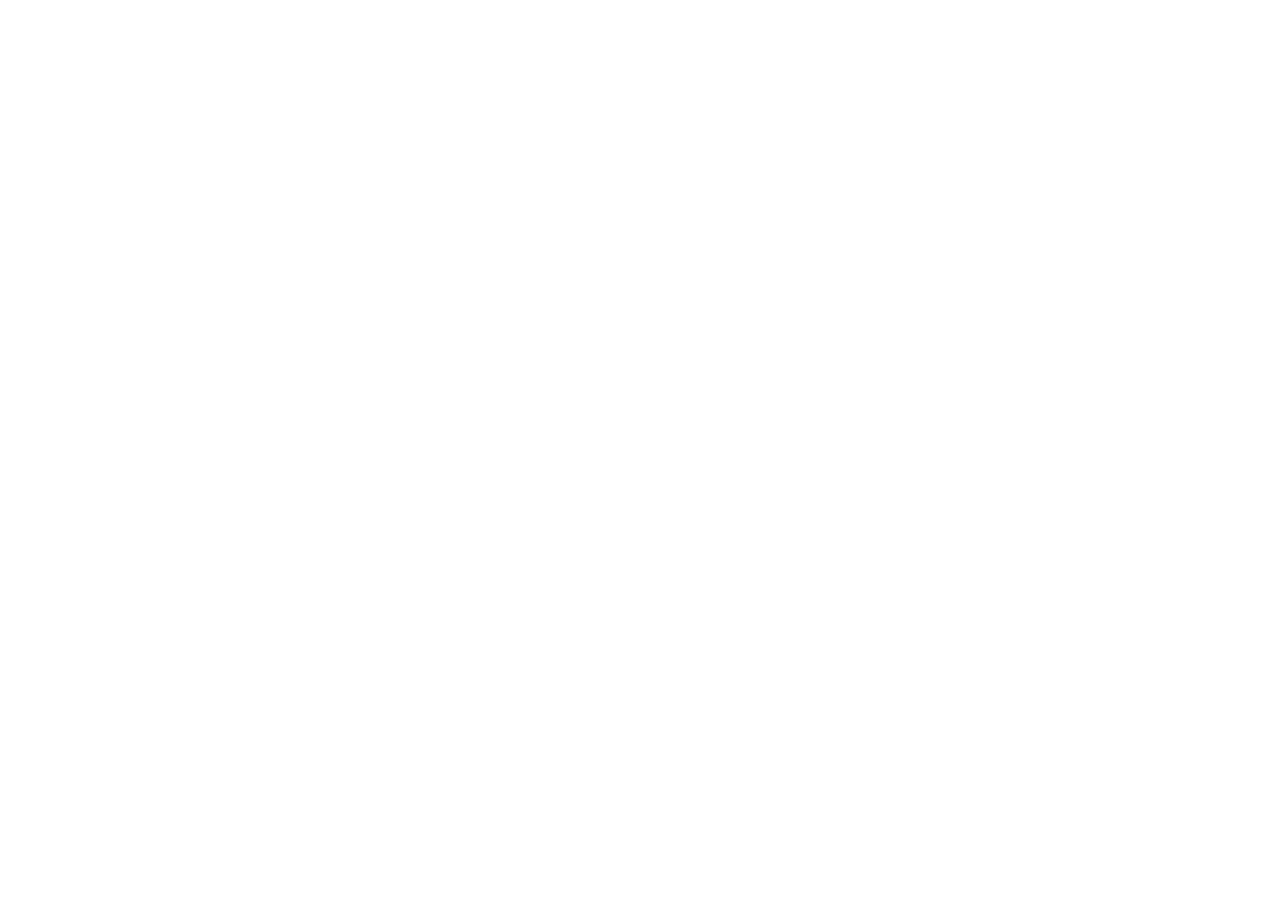
==== index.html @ edc40e72 "first commit" ====
<!DOCTYPE html>
<html lang="en">
  <head>
    <meta charset="UTF-8" />
    <meta http-equiv="X-UA-Compatible" content="IE=edge" />
    <meta name="viewport" content="width=device-width, initial-scale=1.0" />
    <title>Bikcraft - Bicicletas elétricas</title>
    <meta
      name="Description"
      content="Bicicletas elétricas de alta precisão e qualidade, feitas sob medida para o cliente. Explore o mundo na sua velocidade com a Bikcraft."
    />

    <link rel="stylesheet" href="./css/style.css" />
  </head>
  <body></body>
</html>
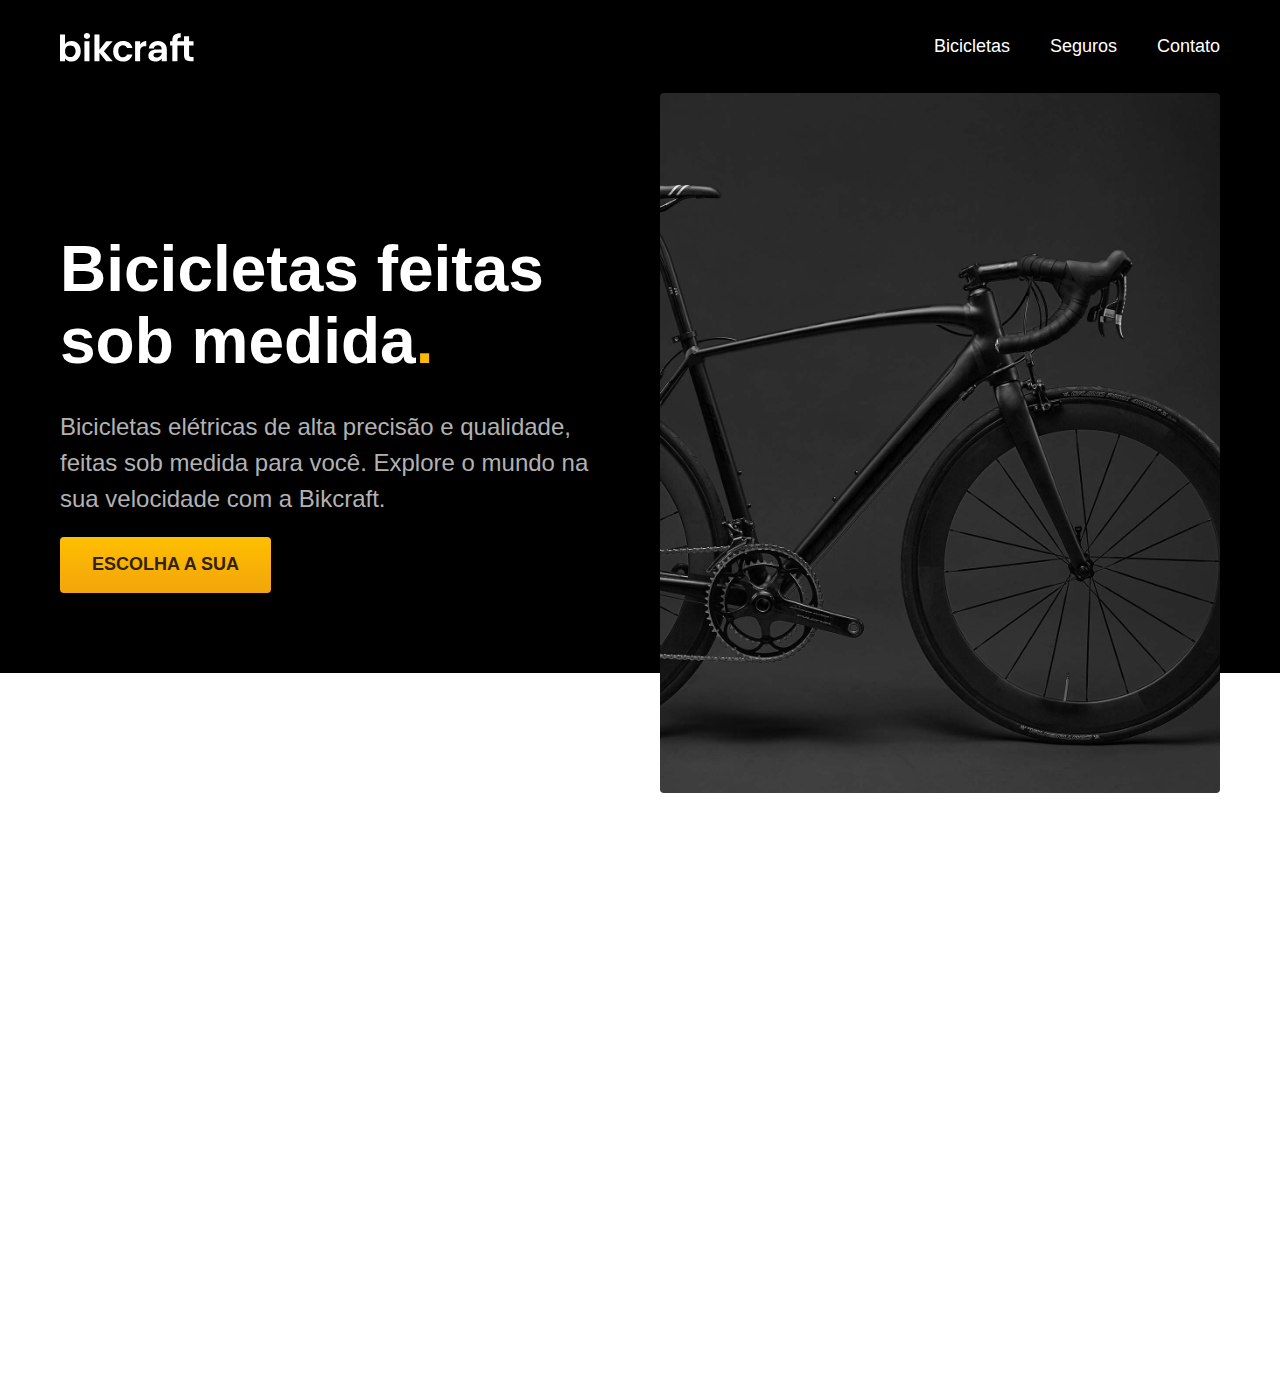
==== commit 3cdbd841: "Header e introdução" ====
--- a/index.html
+++ b/index.html
@@ -12,5 +12,36 @@
 
     <link rel="stylesheet" href="./css/style.css" />
   </head>
-  <body></body>
+  <body>
+    <header class="header-bg">
+      <div class="header">
+        <a href="./"><img src="./img/bikcraft.svg" alt="Logo do bikcraft" /></a>
+        <nav aria-label="primaria">
+          <ul class="header-menu">
+            <li><a href="./bicicletas.html">Bicicletas</a></li>
+            <li><a href="./seguros.html">Seguros</a></li>
+            <li><a href="./contato.html">Contato</a></li>
+          </ul>
+        </nav>
+      </div>
+    </header>
+    <main class="introducao-bg">
+      <div class="introducao">
+        <div class="introducao-conteudo">
+          <h1>Bicicletas feitas sob medida<span>.</span></h1>
+          <p>
+            Bicicletas elétricas de alta precisão e qualidade, feitas sob medida
+            para você. Explore o mundo na sua velocidade com a Bikcraft.
+          </p>
+          <a href="./bicicletas.html">Escolha a sua</a>
+        </div>
+        <div>
+          <img
+            src="./img/fotos/introducao.jpg"
+            alt="Bicicleta elétrica preta."
+          />
+        </div>
+      </div>
+    </main>
+  </body>
 </html>
--- a/css/style.css
+++ b/css/style.css
@@ -0,0 +1,201 @@
+body {
+  margin: 0px;
+  font-family: Arial, Helvetica, sans-serif;
+  padding-bottom: 600px;
+}
+
+h1,
+ul,
+p {
+  margin: 0px;
+}
+
+ul {
+  padding: 0px;
+  list-style: none;
+}
+
+a {
+  text-decoration: none;
+  color: inherit;
+}
+
+img {
+  max-width: 100%;
+  display: block;
+}
+
+.header-bg {
+  background-color: #000000;
+}
+
+.header {
+  display: flex;
+  flex-wrap: wrap;
+  gap: 20px;
+  justify-content: space-between;
+  align-items: center;
+  box-sizing: border-box;
+  padding: 20px;
+  max-width: 1200px;
+  margin-left: auto;
+  margin-right: auto;
+}
+
+.header-menu {
+  display: flex;
+  flex-wrap: wrap;
+  gap: 40px;
+}
+
+.header-menu a {
+  color: #ffffff;
+  display: inline-block;
+  padding: 16px 0px;
+  font-size: 18px;
+  position: relative;
+}
+
+.header-menu a:after {
+  content: '';
+  display: block;
+  height: 2px;
+  width: 0px;
+  background: #ffffff;
+  margin-top: 4px;
+  transition: 0.3s;
+  position: absolute; /*Para tirar do fluxo e não somar o height e margin pq tirava do alinhamento da logo */
+}
+
+.header-menu a:hover:after {
+  width: 100%;
+}
+
+@media (max-width: 800px) {
+  .header-menu {
+    gap: 20px;
+  }
+  .header-menu a {
+    background: #111111;
+    padding: 12px 16px;
+    border-radius: 4px;
+  }
+  .header-menu a:hover {
+    background-color: #2e2e2e;
+  }
+  .header-menu a:after {
+    display: none;
+  }
+}
+
+@media (max-width: 600px) {
+  .header-menu {
+    gap: 12px;
+  }
+  .header-menu a {
+    padding: 8px 12px;
+    font-size: 14px;
+  }
+}
+
+.introducao-bg {
+  background: #000000;
+  color: #ffffff;
+  box-shadow: inset 0 -120px white;
+}
+
+.introducao {
+  display: grid;
+  grid-template-columns: 1fr 1fr;
+  gap: 0px 40px;
+  box-sizing: border-box;
+  max-width: 1200px;
+  padding-left: 20px;
+  padding-right: 20px;
+  margin-left: auto;
+  margin-right: auto;
+}
+
+.introducao-conteudo {
+  align-self: end;
+  padding-bottom: 200px;
+}
+
+.introducao img {
+  height: 100%;
+  object-fit: cover;
+  border-radius: 4px;
+}
+
+.introducao h1 {
+  margin-bottom: 32px;
+  font-size: 64px;
+  line-height: 1.125;
+}
+
+.introducao h1 span {
+  color: #ffbb00;
+}
+
+.introducao p {
+  margin-bottom: 20px;
+  font-size: 24px;
+  line-height: 1.5;
+  color: #b2b2b2;
+}
+
+.introducao a {
+  display: inline-block;
+  padding: 16px 32px;
+  background: linear-gradient(#ffbf00, #f2a50c);
+  border-radius: 4px;
+  box-shadow: 0 1px 2px rgba(0, 0, 0, 0.1);
+  text-transform: uppercase;
+  color: #332200;
+  font-size: 18px;
+  line-height: 1.33;
+  font-weight: bold;
+}
+
+.introducao a:hover {
+  background: linear-gradient(#ffb60d, #e59317);
+}
+
+@media (max-width: 600px) {
+  .introducao a {
+    padding: 12px 16px;
+    font-size: 16px;
+  }
+}
+
+@media (max-width: 1200px) {
+  .introducao h1 {
+    font-size: 48px;
+  }
+  .introducao p {
+    font-size: 18px;
+  }
+}
+
+@media (max-width: 800px) {
+  .introducao-bg {
+    background: #111111;
+    padding-top: 40px;
+    box-shadow: inset 0 -60px #ffffff;
+  }
+  .introducao {
+    grid-template-columns: 1fr;
+    gap: 32px;
+  }
+  .introducao-conteudo {
+    margin-bottom: 0px;
+  }
+  .introducao h1 {
+    font-size: 32px;
+    margin-bottom: 16px;
+  }
+  .introducao img {
+    height: 300px;
+    width: 100%;
+  }
+}
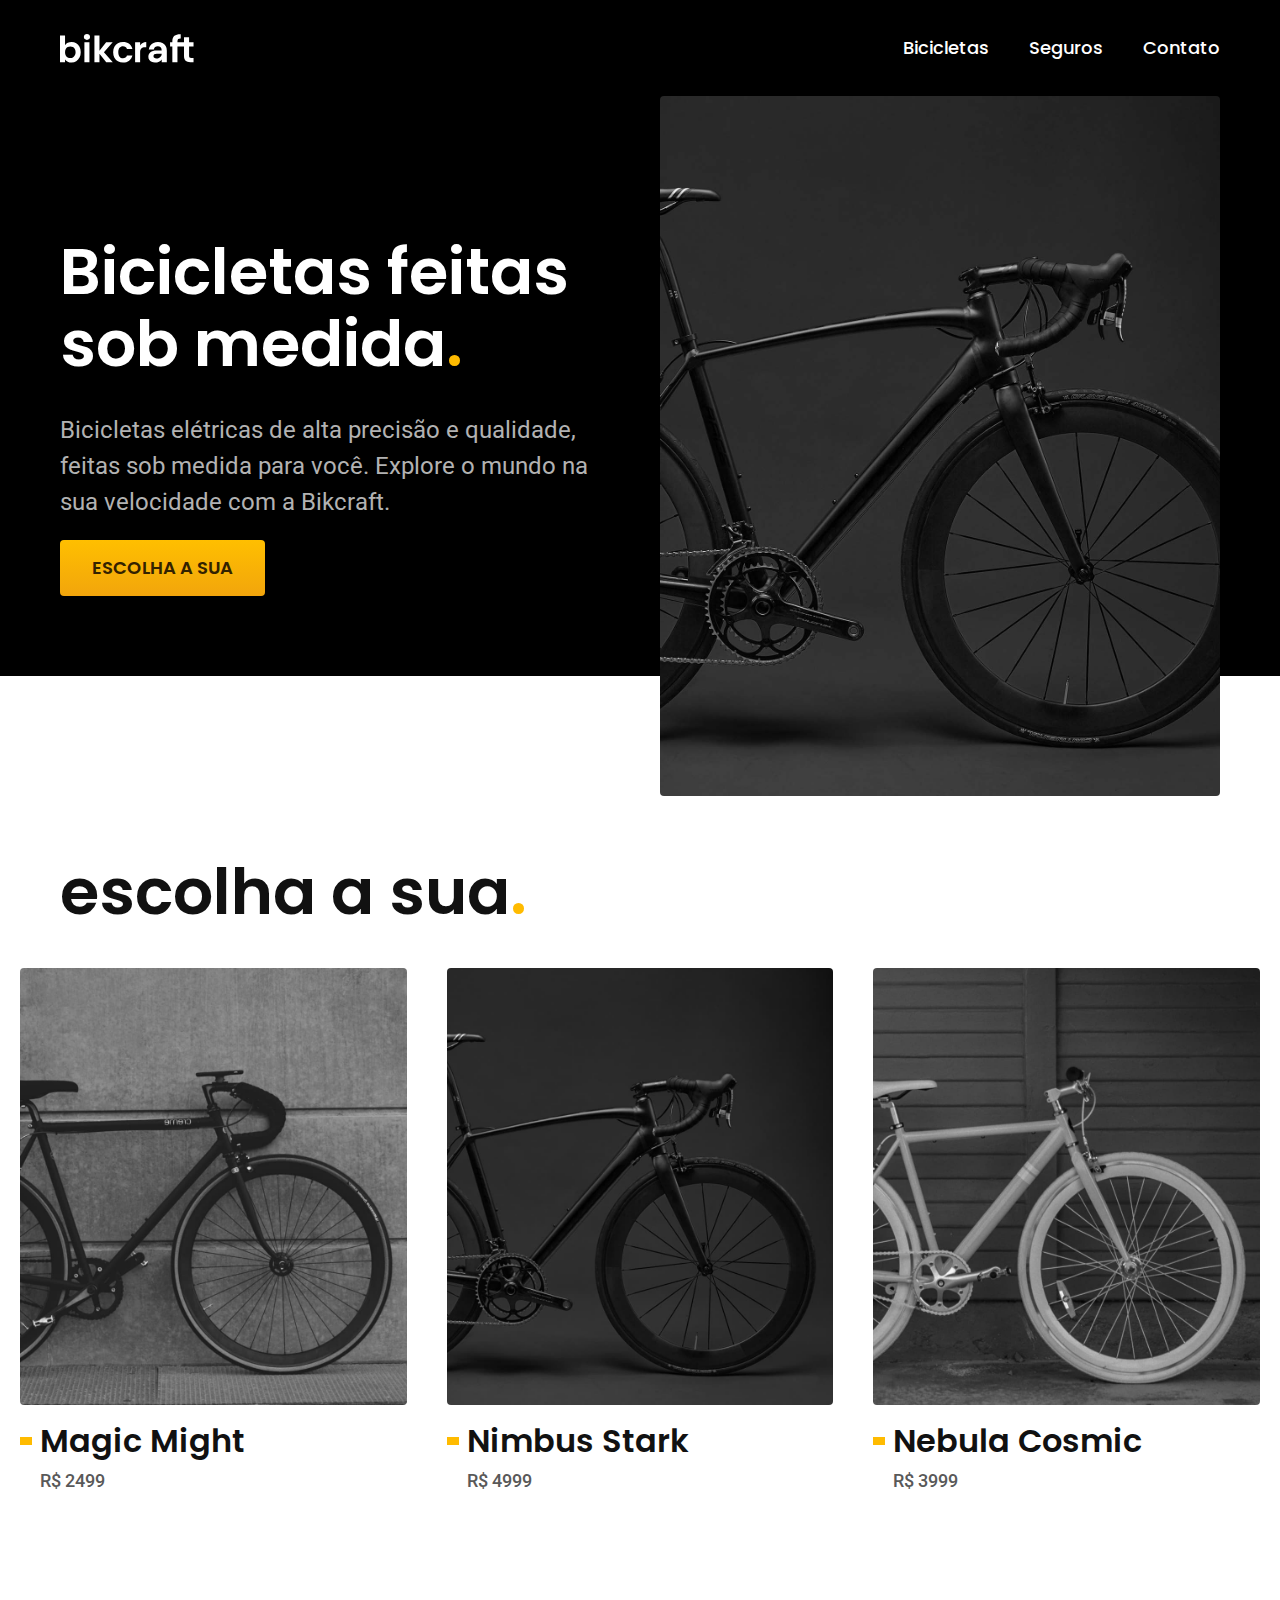
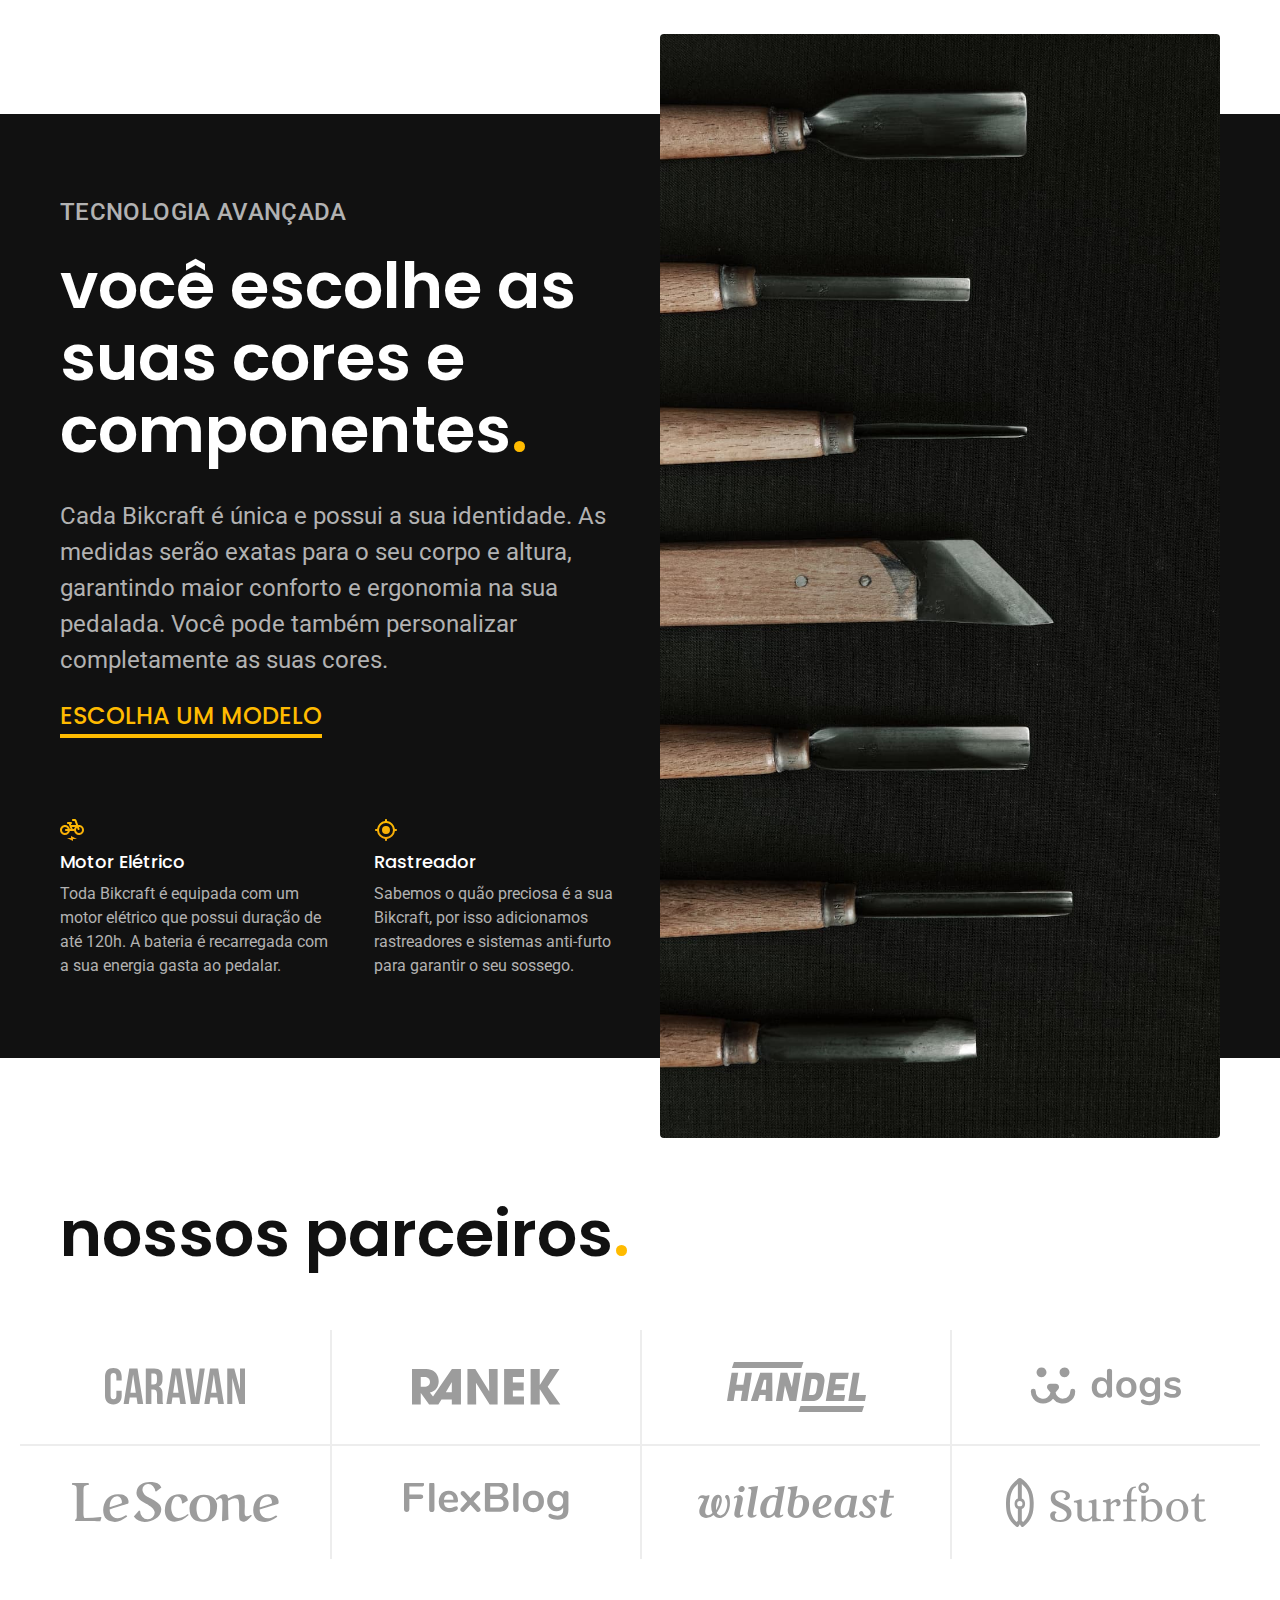
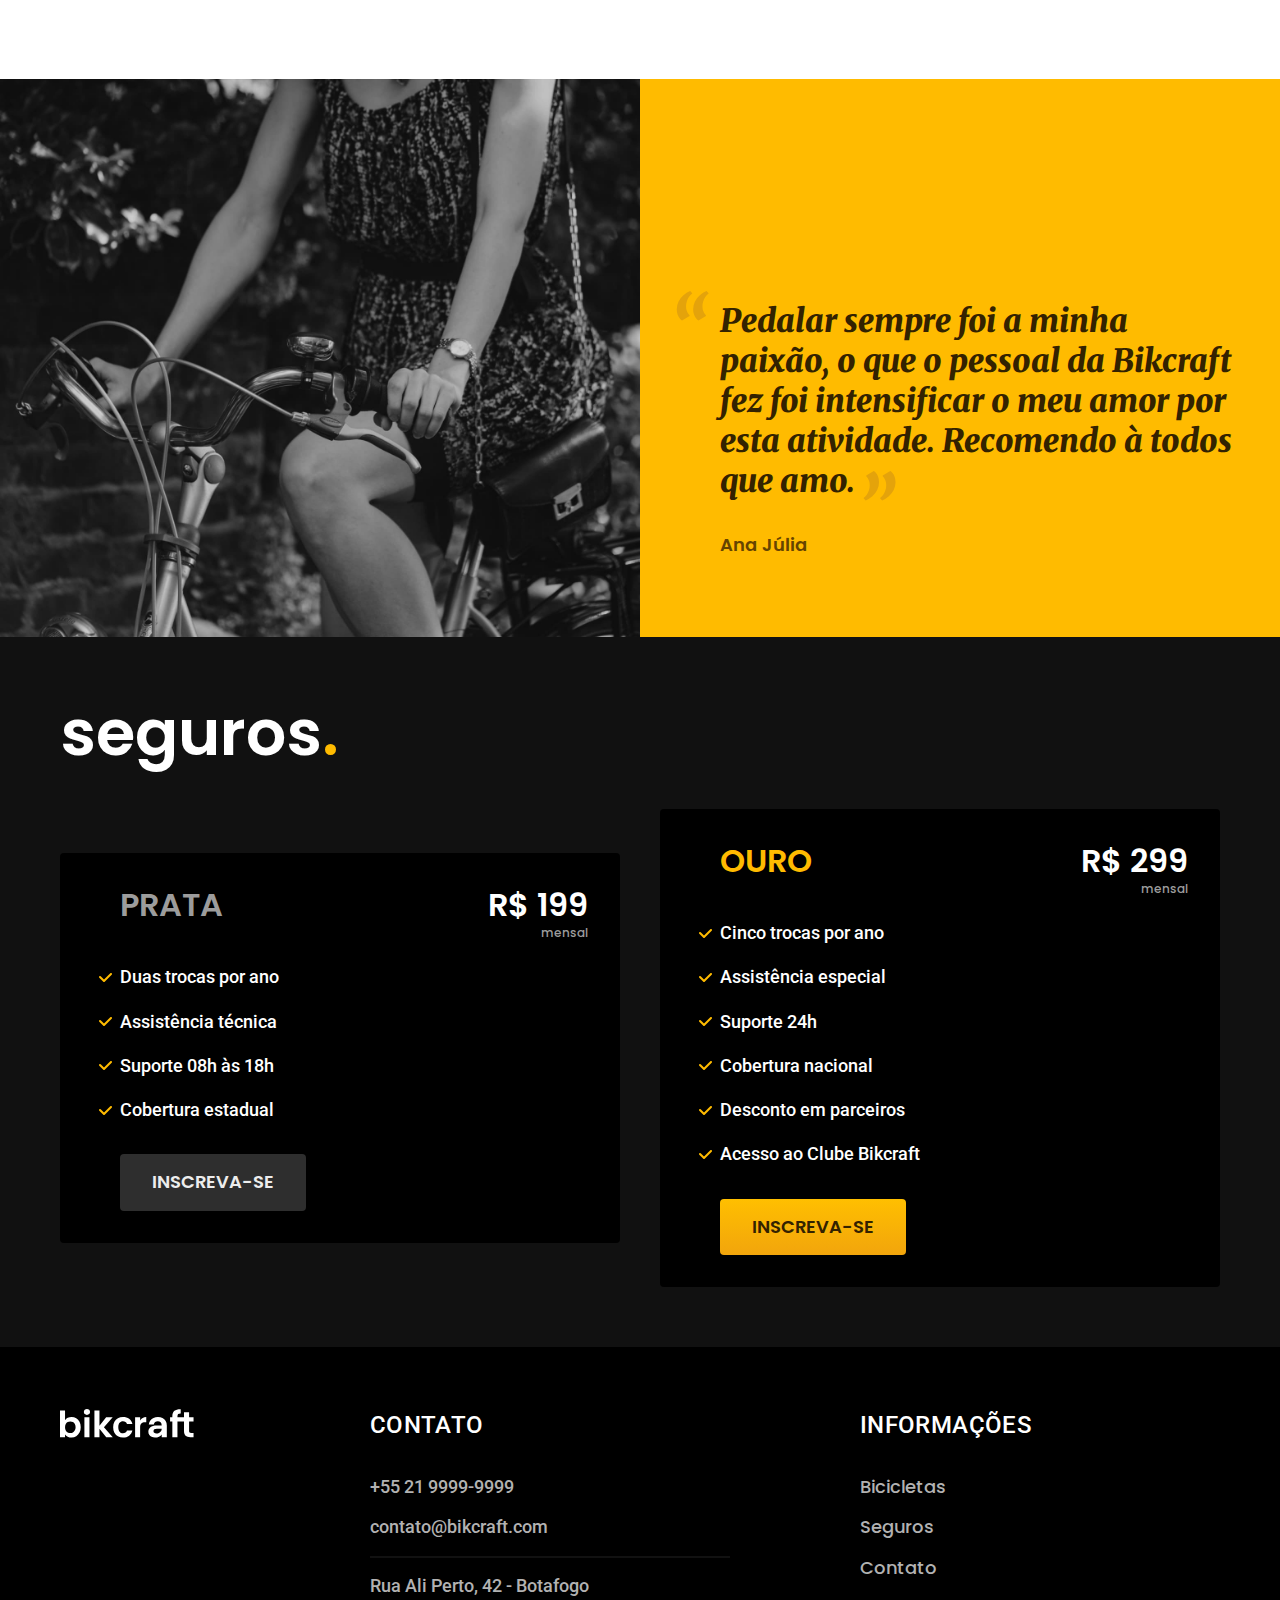
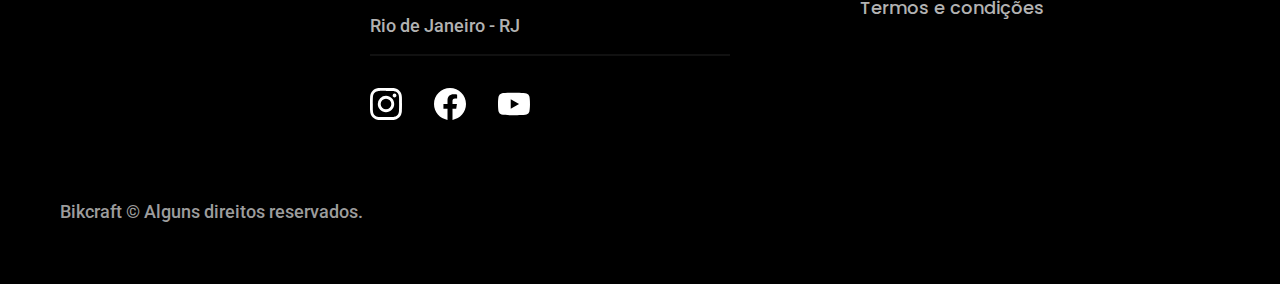
==== commit 12cacec9: "Atualizações diversas" ====
--- a/index.html
+++ b/index.html
@@ -11,13 +11,20 @@
     />
 
     <link rel="stylesheet" href="./css/style.css" />
+
+    <link rel="preconnect" href="https://fonts.googleapis.com" />
+    <link rel="preconnect" href="https://fonts.gstatic.com" crossorigin />
+    <link
+      href="https://fonts.googleapis.com/css2?family=Merriweather:ital,wght@1,900&family=Poppins:wght@400;600&family=Roboto:wght@400;500&display=swap"
+      rel="stylesheet"
+    />
   </head>
   <body>
     <header class="header-bg">
-      <div class="header">
+      <div class="header container">
         <a href="./"><img src="./img/bikcraft.svg" alt="Logo do bikcraft" /></a>
         <nav aria-label="primaria">
-          <ul class="header-menu">
+          <ul class="header-menu font-1-m cor-0">
             <li><a href="./bicicletas.html">Bicicletas</a></li>
             <li><a href="./seguros.html">Seguros</a></li>
             <li><a href="./contato.html">Contato</a></li>
@@ -25,15 +32,18 @@
         </nav>
       </div>
     </header>
+
     <main class="introducao-bg">
-      <div class="introducao">
+      <div class="introducao container">
         <div class="introducao-conteudo">
-          <h1>Bicicletas feitas sob medida<span>.</span></h1>
-          <p>
+          <h1 class="font-1-xxl cor-0">
+            Bicicletas feitas sob medida<span class="cor-p1">.</span>
+          </h1>
+          <p class="font-2-l cor-5">
             Bicicletas elétricas de alta precisão e qualidade, feitas sob medida
             para você. Explore o mundo na sua velocidade com a Bikcraft.
           </p>
-          <a href="./bicicletas.html">Escolha a sua</a>
+          <a class="botao" href="./bicicletas.html">Escolha a sua</a>
         </div>
         <div>
           <img
@@ -43,5 +53,192 @@
         </div>
       </div>
     </main>
+
+    <article class="bicicletas-lista">
+      <h2 class="container font-1-xxl">
+        escolha a sua<span class="cor-p1">.</span>
+      </h2>
+
+      <ul>
+        <li>
+          <a href="./bicicletas/magic.html">
+            <img src="./img/bicicletas/magic-home.jpg" alt="Bicicleta preta" />
+            <h3 class="font-1-xl">Magic Might</h3>
+            <span class="font-2-m cor-8">R$ 2499</span>
+          </a>
+        </li>
+        <li>
+          <a href="./bicicletas/nimbus.html">
+            <img src="./img/bicicletas/nimbus-home.jpg" alt="Bicicleta preta" />
+            <h3 class="font-1-xl">Nimbus Stark</h3>
+            <span class="font-2-m cor-8">R$ 4999</span>
+          </a>
+        </li>
+        <li>
+          <a href="./bicicletas/nebula.html">
+            <img
+              src="./img/bicicletas/nebula-home.jpg"
+              alt="Bicicleta branca"
+            />
+            <h3 class="font-1-xl">Nebula Cosmic</h3>
+            <span class="font-2-m cor-8">R$ 3999</span>
+          </a>
+        </li>
+      </ul>
+    </article>
+
+    <article class="tecnologia-bg">
+      <div class="tecnologia container">
+        <div class="tecnologia-conteudo">
+          <span class="font-2-l-b cor-5">Tecnologia Avançada</span>
+          <h2 class="font-1-xxl cor-0">
+            você escolhe as suas cores e componentes<span class="cor-p1"
+              >.</span
+            >
+          </h2>
+          <p class="font-2-l cor-5">
+            Cada Bikcraft é única e possui a sua identidade. As medidas serão
+            exatas para o seu corpo e altura, garantindo maior conforto e
+            ergonomia na sua pedalada. Você pode também personalizar
+            completamente as suas cores.
+          </p>
+          <a class="link" href="./bicicletas.html">Escolha um modelo</a>
+          <div class="tecnologia-vantagens">
+            <div>
+              <img src="./img/icones/eletrica.svg" alt="" />
+              <h3 class="font-1-m cor-0">Motor Elétrico</h3>
+              <p class="font-2-s cor-5">
+                Toda Bikcraft é equipada com um motor elétrico que possui
+                duração de até 120h. A bateria é recarregada com a sua energia
+                gasta ao pedalar.
+              </p>
+            </div>
+            <div>
+              <img src="./img/icones/rastreador.svg" alt="" />
+              <h3 class="font-1-m cor-0">Rastreador</h3>
+              <p class="font-2-s cor-5">
+                Sabemos o quão preciosa é a sua Bikcraft, por isso adicionamos
+                rastreadores e sistemas anti-furto para garantir o seu sossego.
+              </p>
+            </div>
+          </div>
+        </div>
+        <div class="tecnologia-imagem">
+          <img src="./img/fotos/tecnologia.jpg" alt="" />
+        </div>
+      </div>
+    </article>
+
+    <section class="parceiros" aria-label="Nossos Parceiros">
+      <h2 class="container font-1-xxl">
+        nossos parceiros<span class="cor-p1">.</span>
+      </h2>
+
+      <ul>
+        <li><img src="./img/parceiros/caravan.svg" alt="caravan" /></li>
+        <li><img src="./img/parceiros/ranek.svg" alt="ranek" /></li>
+        <li><img src="./img/parceiros/handel.svg" alt="handel" /></li>
+        <li><img src="./img/parceiros/dogs.svg" alt="dogs" /></li>
+        <li><img src="./img/parceiros/lescone.svg" alt="lescone" /></li>
+        <li><img src="./img/parceiros/flexblog.svg" alt="flexblog" /></li>
+        <li><img src="./img/parceiros/wildbeast.svg" alt="wildbeast" /></li>
+        <li><img src="./img/parceiros/surfbot.svg" alt="surfbot" /></li>
+      </ul>
+    </section>
+
+    <section class="depoimento" aria-label="Depoimento">
+      <div>
+        <img
+          src="./img/fotos/depoimento.jpg"
+          alt="Pessoa pedalando uma bicicleta bikcraft"
+        />
+      </div>
+      <div class="depoimento-conteudo">
+        <blockquote class="font-1-xl cor-p5">
+          <p>
+            Pedalar sempre foi a minha paixão, o que o pessoal da Bikcraft fez
+            foi intensificar o meu amor por esta atividade. Recomendo à todos
+            que amo.
+          </p>
+        </blockquote>
+        <span class="font-1-m-b cor-p4">Ana Júlia</span>
+      </div>
+    </section>
+
+    <article class="seguros-bg">
+      <div class="seguros container">
+        <h2 class="font-1-xxl cor-0">seguros<span class="cor-p1">.</span></h2>
+        <div class="seguros-item">
+          <h3 class="font-1-xl cor-6">PRATA</h3>
+          <span class="font-1-xl cor-0"
+            >R$ 199<span class="font-1-xs cor-6">mensal</span></span
+          >
+          <ul class="font-2-m cor-0">
+            <li>Duas trocas por ano</li>
+            <li>Assistência técnica</li>
+            <li>Suporte 08h às 18h</li>
+            <li>Cobertura estadual</li>
+          </ul>
+          <a class="botao secundario" href="./orcamento.html">Inscreva-se</a>
+        </div>
+        <div class="seguros-item">
+          <h3 class="font-1-xl cor-p1">OURO</h3>
+          <span class="font-1-xl cor-0"
+            >R$ 299<span class="font-1-xs cor-6">mensal</span></span
+          >
+          <ul class="font-2-m cor-0">
+            <li>Cinco trocas por ano</li>
+            <li>Assistência especial</li>
+            <li>Suporte 24h</li>
+            <li>Cobertura nacional</li>
+            <li>Desconto em parceiros</li>
+            <li>Acesso ao Clube Bikcraft</li>
+          </ul>
+          <a class="botao" href="./orcamento.html">Inscreva-se</a>
+        </div>
+      </div>
+    </article>
+
+    <footer class="footer-bg">
+      <div class="footer container">
+        <img src="./img/bikcraft.svg" alt="Bikcraft" />
+        <div class="footer-contato">
+          <h3 class="font-2-l-b cor-0">Contato</h3>
+          <ul class="font-2-m cor-5">
+            <li><a href="tel: +552199999999">+55 21 9999-9999</a></li>
+            <li>
+              <a href="mailto:contato@bikcraft.com">contato@bikcraft.com</a>
+            </li>
+            <li>Rua Ali Perto, 42 - Botafogo</li>
+            <li>Rio de Janeiro - RJ</li>
+          </ul>
+          <div class="footer-redes">
+            <a href="./">
+              <img src="./img/redes/instagram.svg" alt="Instagram" />
+            </a>
+            <a href="./">
+              <img src="./img/redes/facebook.svg" alt="Facebook" />
+            </a>
+            <a href="./">
+              <img src="./img/redes/youtube.svg" alt="Youtube" />
+            </a>
+          </div>
+        </div>
+        <div class="footer-informacoes">
+          <h3 class="font-2-l-b cor-0">Informações</h3>
+          <nav>
+            <ul class="font-1-m cor-5">
+              <li><a href="./bicicletas.html">Bicicletas</a></li>
+              <li><a href="./seguros.html">Seguros</a></li>
+              <li><a href="./contato.html">Contato</a></li>
+              <li><a href="./termos.html">Termos e condições</a></li>
+            </ul>
+          </nav>
+        </div>
+        <p class="footer-copy font-2-m cor-6">
+          Bikcraft © Alguns direitos reservados.
+        </p>
+      </div>
+    </footer>
   </body>
 </html>
--- a/css/style.css
+++ b/css/style.css
@@ -1,201 +1,36 @@
-body {
-  margin: 0px;
-  font-family: Arial, Helvetica, sans-serif;
-  padding-bottom: 600px;
-}
+@import './global/global.css';
+@import './utilidades/tipografia.css';
+@import './utilidades/cores.css';
 
-h1,
-ul,
-p {
-  margin: 0px;
-}
+@import './global/header.css';
+@import './global/footer.css';
 
-ul {
-  padding: 0px;
-  list-style: none;
-}
+/* utilidades */
+@import './utilidades/componentes.css';
+@import './utilidades/formulario.css';
 
-a {
-  text-decoration: none;
-  color: inherit;
-}
+/* Home */
+@import './home/introducao.css';
+@import './home/tecnologia.css';
+@import './home/parceiros.css';
+@import './home/depoimento.css';
 
-img {
-  max-width: 100%;
-  display: block;
-}
+/*Bicicletas */
+@import './bicicletas/bicicletas-lista.css';
+@import './bicicletas/bicicletas.css';
 
-.header-bg {
-  background-color: #000000;
-}
+/*Bicicleta */
+@import './bicicleta/bicicleta.css';
+@import './bicicleta/seguro.css';
 
-.header {
-  display: flex;
-  flex-wrap: wrap;
-  gap: 20px;
-  justify-content: space-between;
-  align-items: center;
-  box-sizing: border-box;
-  padding: 20px;
-  max-width: 1200px;
-  margin-left: auto;
-  margin-right: auto;
-}
+/*Seguros */
+@import './seguros/seguros.css';
+@import './seguros/vantagens.css';
+@import './seguros/perguntas.css';
 
-.header-menu {
-  display: flex;
-  flex-wrap: wrap;
-  gap: 40px;
-}
+/*Contato */
+@import './contato/contato.css';
+@import './contato/lojas.css';
 
-.header-menu a {
-  color: #ffffff;
-  display: inline-block;
-  padding: 16px 0px;
-  font-size: 18px;
-  position: relative;
-}
-
-.header-menu a:after {
-  content: '';
-  display: block;
-  height: 2px;
-  width: 0px;
-  background: #ffffff;
-  margin-top: 4px;
-  transition: 0.3s;
-  position: absolute; /*Para tirar do fluxo e não somar o height e margin pq tirava do alinhamento da logo */
-}
-
-.header-menu a:hover:after {
-  width: 100%;
-}
-
-@media (max-width: 800px) {
-  .header-menu {
-    gap: 20px;
-  }
-  .header-menu a {
-    background: #111111;
-    padding: 12px 16px;
-    border-radius: 4px;
-  }
-  .header-menu a:hover {
-    background-color: #2e2e2e;
-  }
-  .header-menu a:after {
-    display: none;
-  }
-}
-
-@media (max-width: 600px) {
-  .header-menu {
-    gap: 12px;
-  }
-  .header-menu a {
-    padding: 8px 12px;
-    font-size: 14px;
-  }
-}
-
-.introducao-bg {
-  background: #000000;
-  color: #ffffff;
-  box-shadow: inset 0 -120px white;
-}
-
-.introducao {
-  display: grid;
-  grid-template-columns: 1fr 1fr;
-  gap: 0px 40px;
-  box-sizing: border-box;
-  max-width: 1200px;
-  padding-left: 20px;
-  padding-right: 20px;
-  margin-left: auto;
-  margin-right: auto;
-}
-
-.introducao-conteudo {
-  align-self: end;
-  padding-bottom: 200px;
-}
-
-.introducao img {
-  height: 100%;
-  object-fit: cover;
-  border-radius: 4px;
-}
-
-.introducao h1 {
-  margin-bottom: 32px;
-  font-size: 64px;
-  line-height: 1.125;
-}
-
-.introducao h1 span {
-  color: #ffbb00;
-}
-
-.introducao p {
-  margin-bottom: 20px;
-  font-size: 24px;
-  line-height: 1.5;
-  color: #b2b2b2;
-}
-
-.introducao a {
-  display: inline-block;
-  padding: 16px 32px;
-  background: linear-gradient(#ffbf00, #f2a50c);
-  border-radius: 4px;
-  box-shadow: 0 1px 2px rgba(0, 0, 0, 0.1);
-  text-transform: uppercase;
-  color: #332200;
-  font-size: 18px;
-  line-height: 1.33;
-  font-weight: bold;
-}
-
-.introducao a:hover {
-  background: linear-gradient(#ffb60d, #e59317);
-}
-
-@media (max-width: 600px) {
-  .introducao a {
-    padding: 12px 16px;
-    font-size: 16px;
-  }
-}
-
-@media (max-width: 1200px) {
-  .introducao h1 {
-    font-size: 48px;
-  }
-  .introducao p {
-    font-size: 18px;
-  }
-}
-
-@media (max-width: 800px) {
-  .introducao-bg {
-    background: #111111;
-    padding-top: 40px;
-    box-shadow: inset 0 -60px #ffffff;
-  }
-  .introducao {
-    grid-template-columns: 1fr;
-    gap: 32px;
-  }
-  .introducao-conteudo {
-    margin-bottom: 0px;
-  }
-  .introducao h1 {
-    font-size: 32px;
-    margin-bottom: 16px;
-  }
-  .introducao img {
-    height: 300px;
-    width: 100%;
-  }
-}
+/*Termos */
+@import './termos/termos.css';
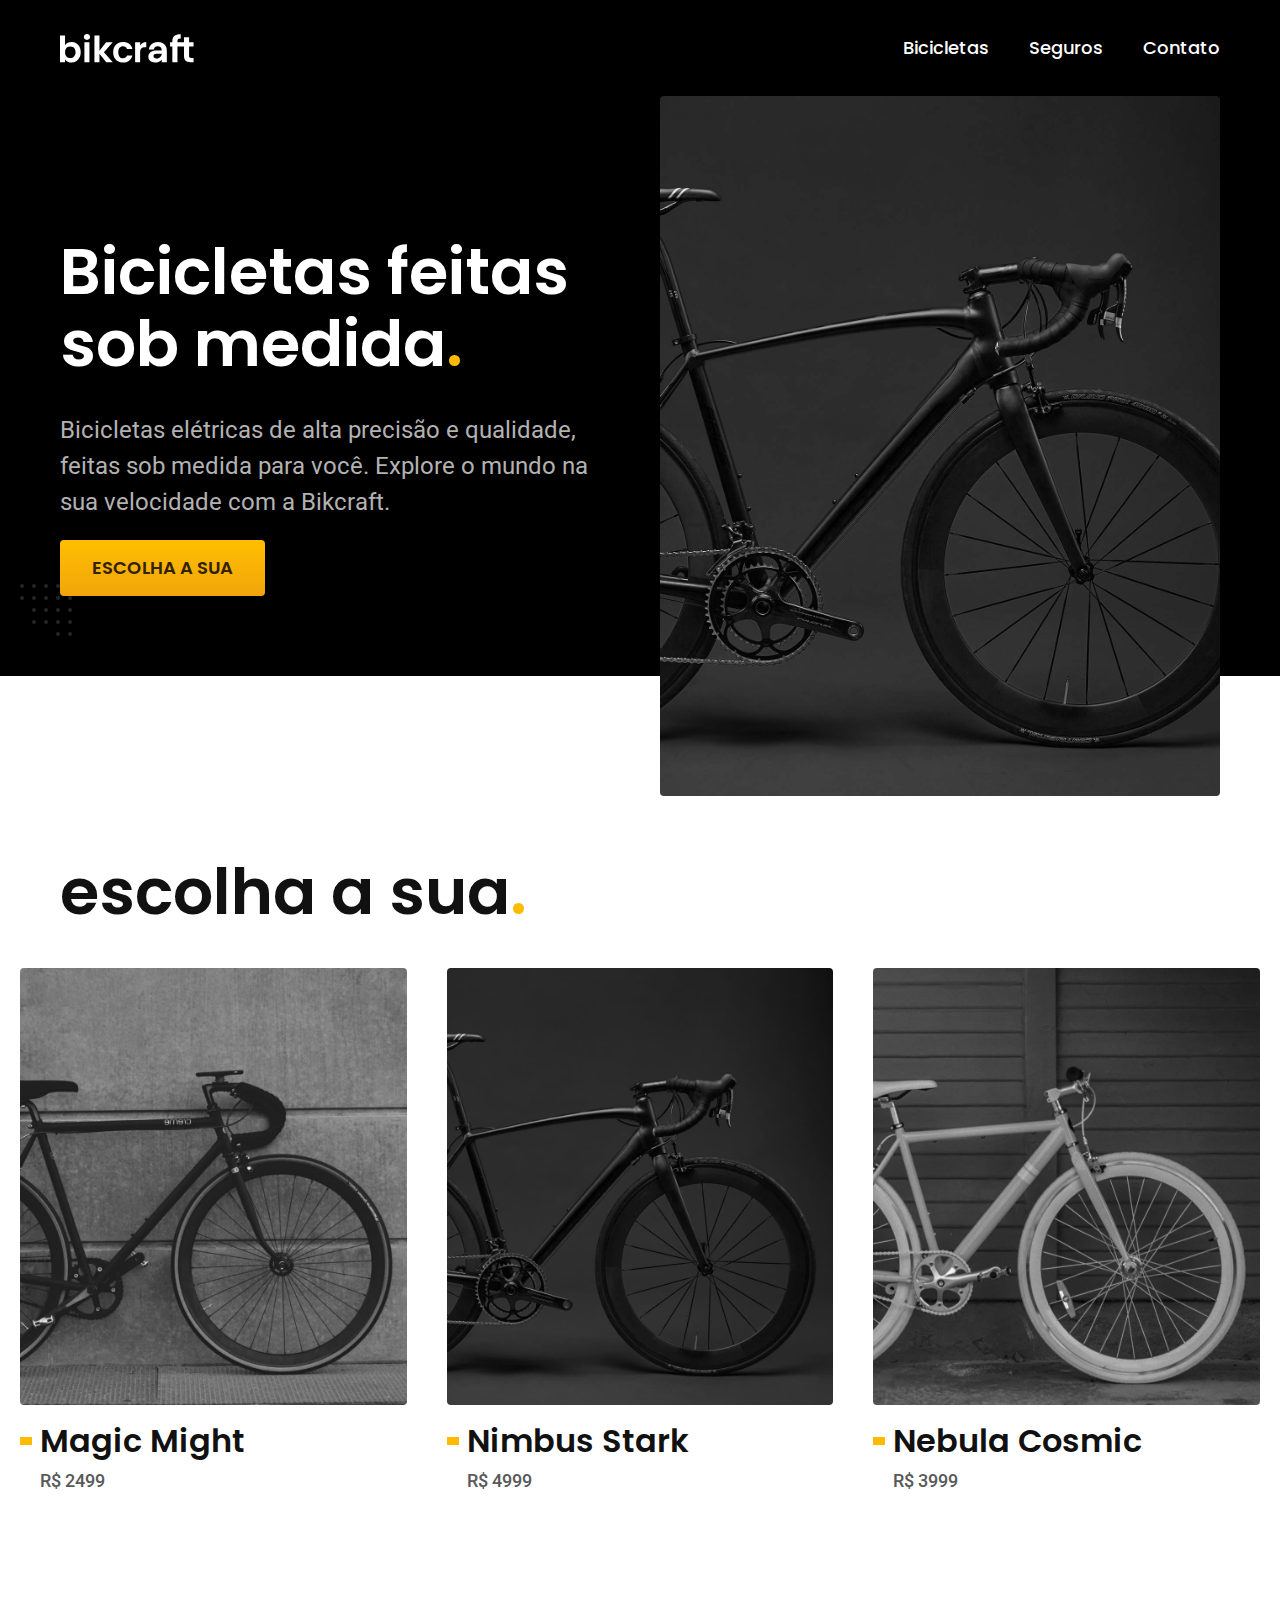
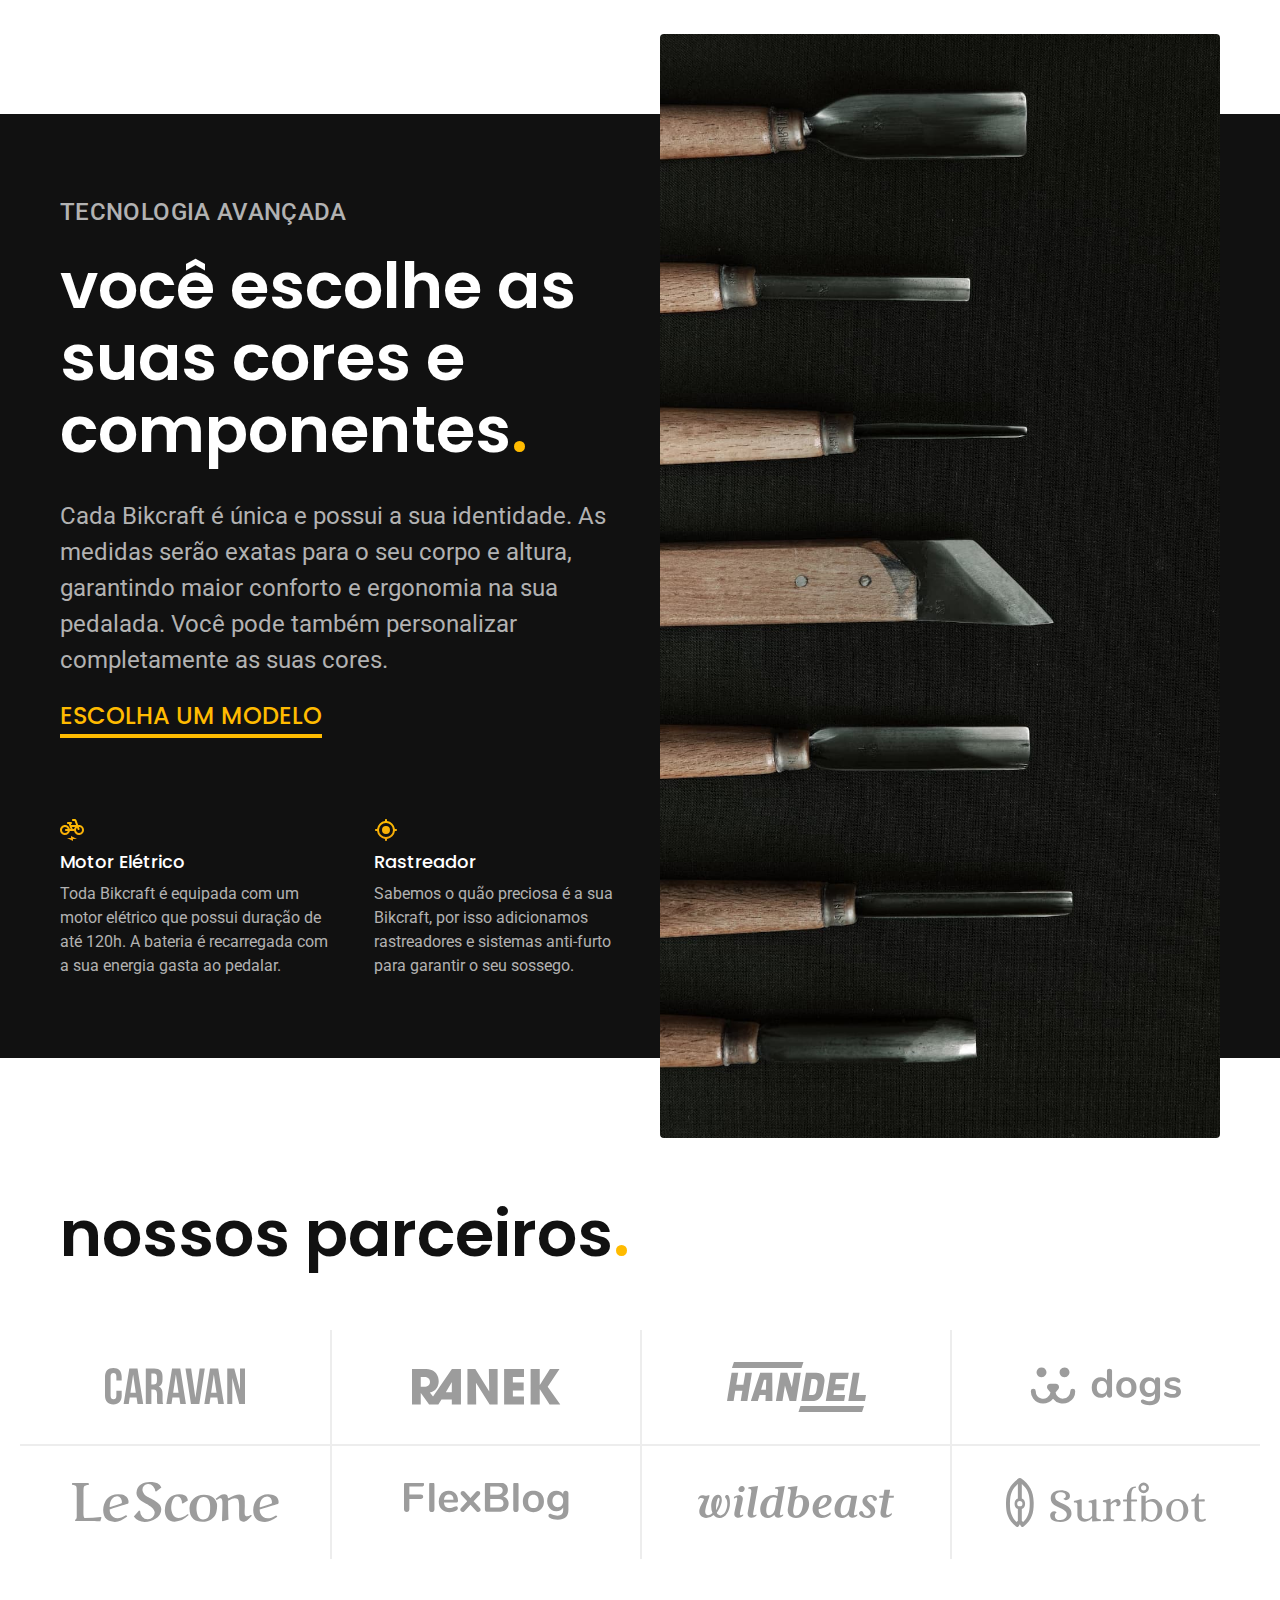
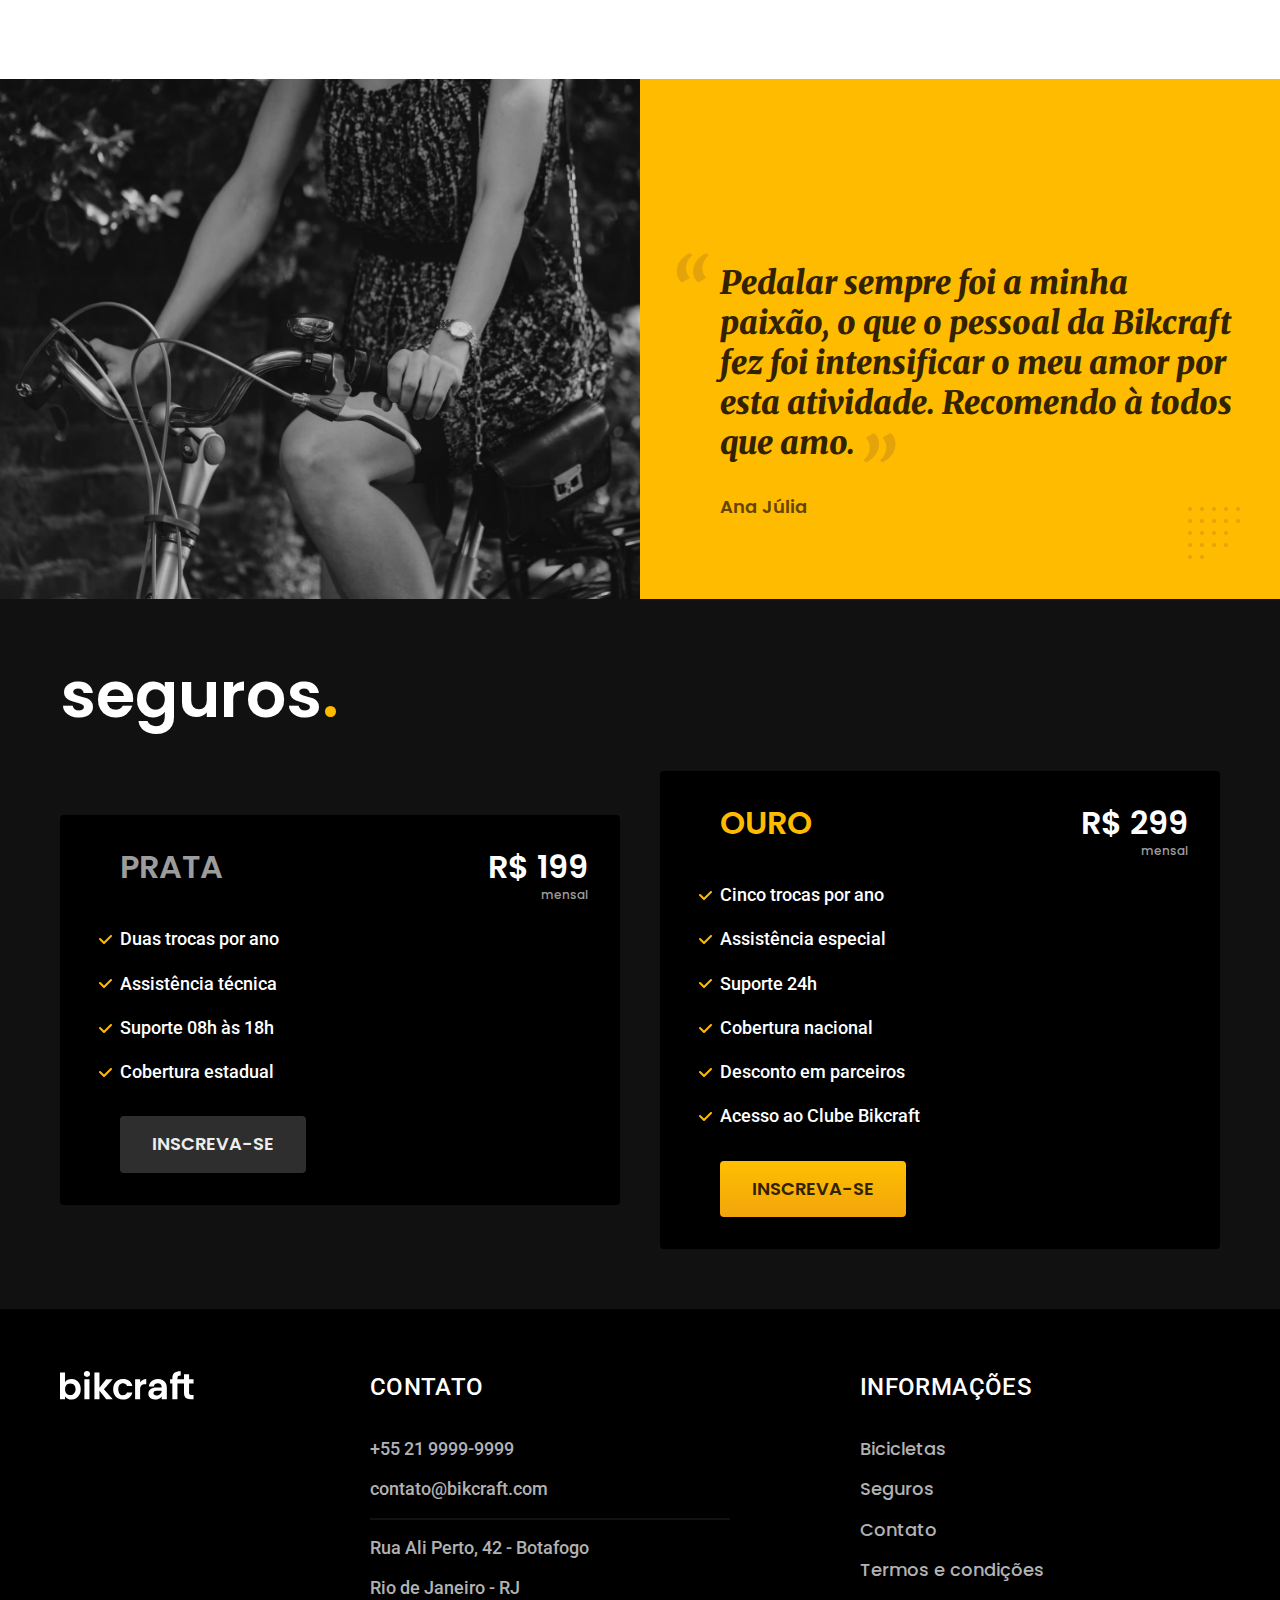
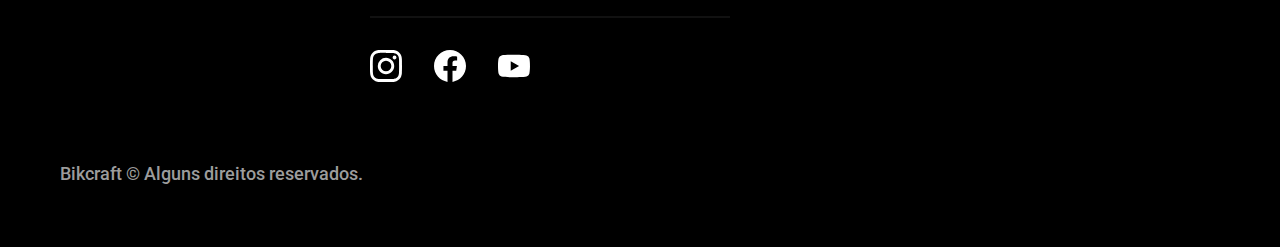
==== commit 75f45ede: "finalização de algumas páginas" ====
--- a/index.html
+++ b/index.html
@@ -4,14 +4,16 @@
     <meta charset="UTF-8" />
     <meta http-equiv="X-UA-Compatible" content="IE=edge" />
     <meta name="viewport" content="width=device-width, initial-scale=1.0" />
-    <title>Bikcraft - Bicicletas elétricas</title>
+    <title>Bikcraft - Bicicletas Elétricas</title>
     <meta
       name="Description"
       content="Bicicletas elétricas de alta precisão e qualidade, feitas sob medida para o cliente. Explore o mundo na sua velocidade com a Bikcraft."
     />
 
+    <link rel="preload" href="./css/style.css" as="style" />
+    <!--pro CSS carregar antes-->
+
     <link rel="stylesheet" href="./css/style.css" />
-
     <link rel="preconnect" href="https://fonts.googleapis.com" />
     <link rel="preconnect" href="https://fonts.gstatic.com" crossorigin />
     <link
@@ -22,7 +24,14 @@
   <body>
     <header class="header-bg">
       <div class="header container">
-        <a href="./"><img src="./img/bikcraft.svg" alt="Logo do bikcraft" /></a>
+        <a href="./"
+          ><img
+            src="./img/bikcraft.svg"
+            width="136"
+            height="32"
+            alt="Logo do bikcraft"
+        /></a>
+        <!--Colocar width e height em todas imagens do site por questões de desempenho/acessibilidade-->
         <nav aria-label="primaria">
           <ul class="header-menu font-1-m cor-0">
             <li><a href="./bicicletas.html">Bicicletas</a></li>
@@ -45,12 +54,16 @@
           </p>
           <a class="botao" href="./bicicletas.html">Escolha a sua</a>
         </div>
-        <div>
+        <picture>
+          <source
+            media="(max-width: 800px)"
+            srcset="./img/bicicletas/nimbus.jpg"
+          />
           <img
             src="./img/fotos/introducao.jpg"
             alt="Bicicleta elétrica preta."
           />
-        </div>
+        </picture>
       </div>
     </main>
 
--- a/css/style.css
+++ b/css/style.css
@@ -32,5 +32,8 @@
 @import './contato/contato.css';
 @import './contato/lojas.css';
 
+/*Orçamento */
+@import './orcamento/orcamento.css';
+
 /*Termos */
 @import './termos/termos.css';
--- a/css/style.css
+++ b/css/style.css
@@ -32,5 +32,8 @@
 @import './contato/contato.css';
 @import './contato/lojas.css';
 
+/*Orçamento */
+@import './orcamento/orcamento.css';
+
 /*Termos */
 @import './termos/termos.css';
